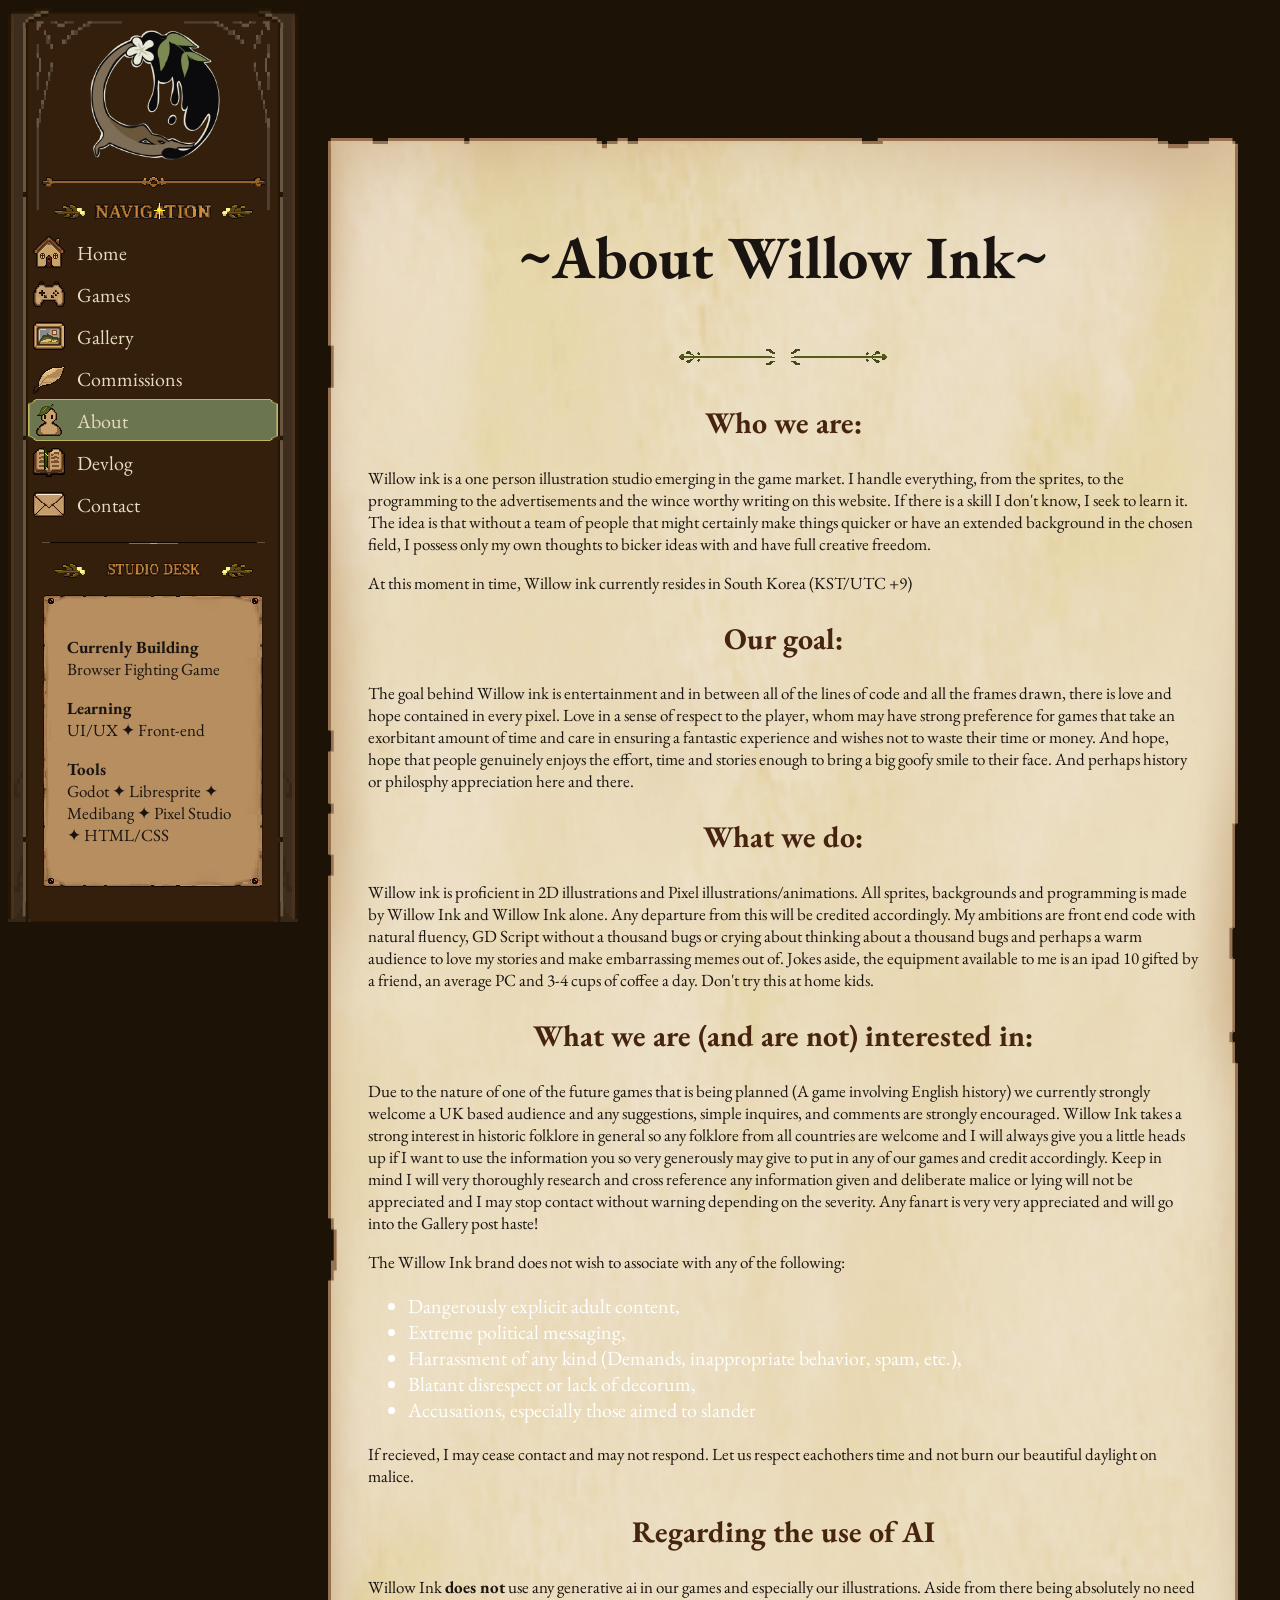
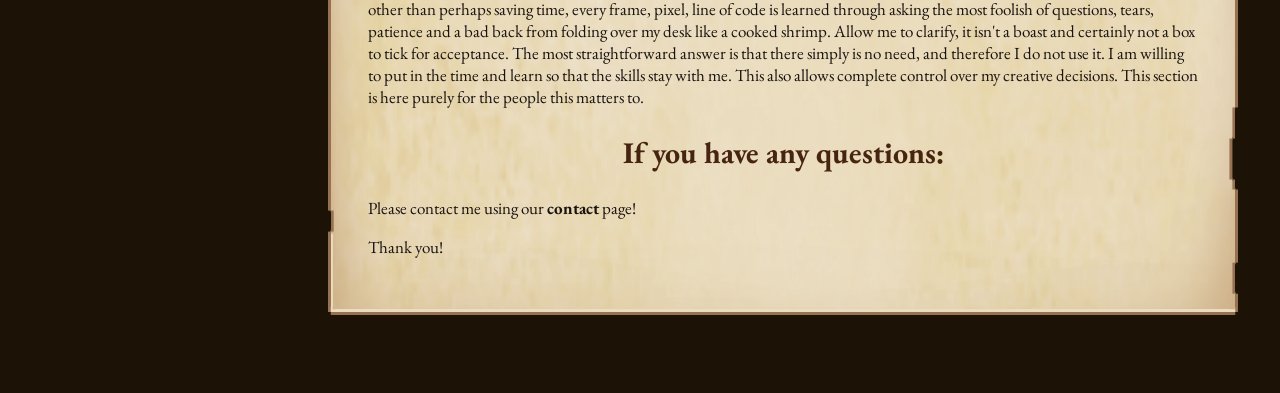
==== about.html @ 3f501553 "Create about.html" ====
<!DOCTYPE html>
<html>
<head>
    <link rel="preconnect" href="https://fonts.googleapis.com">
    <link rel="preconnect" href="https://fonts.gstatic.com" crossorigin>
    <link href="https://fonts.googleapis.com/css2?family=EB+Garamond:ital,wght@0,400..800;1,400..800&family=Tangerine:wght@400;700&display=swap" rel="stylesheet">
    <link href="https://fonts.googleapis.com/css2?family=EB+Garamond:ital,wght@0,400..800;1,400..800&display=swap" rel="stylesheet">
    <link rel="stylesheet" href="style.css">
</head>
<body>
  
<div class="layout">
  
  <div class="sidebar">
    
    <div class="logo">
        <img src="images/logo.PNG" alt="Willowink Studios logo">
    </div>

    <img src="images/navigation-bar.png" alt="Navigation" class="divider">
    
    <nav>
     <a href="index.html"><img src="images/icon-home.png" alt=""> Home</a>
      <a href="games.html"><img src="images/icon-games.png" alt=""> Games</a>
     <a href="gallery.html"><img src="images/icon-gallery.png" alt=""> Gallery</a>
     <a href="commissions.html"><img src="images/icon-commissions.png" alt=""> Commissions</a>
     <a href="about.html"class="current"><img src="images/icon-about.png" alt=""> About</a>
     <a href="devlog.html"><img src="images/icon-devlog.png" alt=""> Devlog</a>
     <a href="contact.html"><img src="images/icon-contact.png" alt=""> Contact</a>
  </nav>

    
  <img src="images/studio-bar.png" alt="Studio desk" class="divider">  
  <div class="studio-desk">
      <p><strong>Currenly Building</strong><br>
      Browser Fighting Game</p>

      <p><strong>Learning</strong><br>
      UI/UX ✦ Front-end</p>

      <p><strong>Tools</strong><br>
      Godot ✦ Libresprite ✦ Medibang ✦ Pixel Studio ✦ HTML/CSS</p>
  </div>
    
 </div>

  <div class="content">
  <h1>~About Willow Ink~</h1>
  <img src="images/content-bar.png" alt="" class="content-bar">
    <h2>Who we are:</h2>
    <p>Willow ink is a one person illustration studio emerging in the game market. I handle everything, from the sprites, to the programming to the advertisements and the wince worthy writing on this website. If there is a skill I don't know, I seek to learn it. The idea is that without a team of people that might certainly make things quicker or have an extended background in the chosen field, I possess only my own thoughts to bicker ideas with and have full creative freedom.</p>
    <p>At this moment in time, Willow ink currently resides in South Korea (KST/UTC +9)</p>
    <h2>Our goal:</h2>
    <p>The goal behind Willow ink is entertainment and in between all of the lines of code and all the frames drawn, there is love and hope contained in every pixel. Love in a sense of respect to the player, whom may have strong preference for games that take an exorbitant amount of time and care in ensuring a fantastic experience and wishes not to waste their time or money. And hope, hope that people genuinely enjoys the effort, time and stories enough to bring a big goofy smile to their face. And perhaps history or philosphy appreciation here and there.</p>
    <h2>What we do:</h2>
    <p>Willow ink is proficient in 2D illustrations and Pixel illustrations/animations. All sprites, backgrounds and programming is made by Willow Ink and Willow Ink alone. Any departure from this will be credited accordingly. My ambitions are front end code with natural fluency, GD Script without a thousand bugs or crying about thinking about a thousand bugs and perhaps a warm audience to love my stories and make embarrassing memes out of. Jokes aside, the equipment available to me is an ipad 10 gifted by a friend, an average PC and 3-4 cups of coffee a day. Don't try this at home kids.</p>
    <h2>What we are (and are not) interested in:</h2>
    <p>Due to the nature of one of the future games that is being planned (A game involving English history) we currently strongly welcome a UK based audience and any suggestions, simple inquires, and comments are strongly encouraged. Willow Ink takes a strong interest in historic folklore in general so any folklore from all countries are welcome and I will always give you a little heads up if I want to use the information you so very generously may give to put in any of our games and credit accordingly. Keep in mind I will very thoroughly research and cross reference any information given and deliberate malice or lying will not be appreciated and I may stop contact without warning depending on the severity. Any fanart is very very appreciated and will go into the Gallery post haste!</p>
    <p>The Willow Ink brand does not wish to associate with any of the following:</p>
    <ul>
      <li>Dangerously explicit adult content,</li>
      <li>Extreme political messaging,</li>
      <li>Harrassment of any kind (Demands, inappropriate behavior, spam, etc.),</li>
      <li>Blatant disrespect or lack of decorum,</li>
      <li>Accusations, especially those aimed to slander</li>
    </ul>
    <p>If recieved, I may cease contact and may not respond. Let us respect eachothers time and not burn our beautiful daylight on malice.</p>
    <h2>Regarding the use of AI</h2>
    <p>Willow Ink <b>does not</b> use any generative ai in our games and especially our illustrations. Aside from there being absolutely no need other than perhaps saving time, every frame, pixel, line of code is learned through asking the most foolish of questions, tears, patience and a bad back from folding over my desk like a cooked shrimp. Allow me to clarify, it isn't a boast and certainly not a box to tick for acceptance. The most straightforward answer is that there simply is no need, and therefore I do not use it. I am willing to put in the time and learn so that the skills stay with me. This also allows complete control over my creative decisions. This section is here purely for the people this matters to.</p>
    <h2>If you have any questions:</h2>
    <p>Please contact me using our <b>contact</b> page!</p>
    <p>Thank you!</p>
---- style.css ----
body {
  font-family: 'EB Garamond', serif;;
  background: #1c1206;
  color: white;
  font-size: 20px;
}

h1 {
  font-size: 60px;
  color:#1A1410;
  text-align: center;
}

h2 {
  color:#462410;
  text-align: center;
}

p {
  color: #1A1410;
  font-size: 17px;
}


.layout {
  display: flex;
  gap: 30px;
  width: 100vw;
  min-height: 100vh;
}

.sidebar {
  border: 20px solid transparent;
  border-image-source: url('images/sidebar.PNG');
  border-image-slice: 60 fill;
  border-image-width: 20px;
  border-image-repeat: stretch;
  color: white;
  width: 250px;
  flex-shrink: 0;
  margin-bottom: 70px;
  position: sticky;
  top: 0;
  align-self: flex-start;
}

.content {
  border: px solid transparent;
  border-image-source: url('images/parchment.PNG');
  border-image-slice: 26 fill;
  border-image-width: 8px;
  border-image-repeat: stretch;
  flex-grow: 1;
  margin-top: 130px;
  margin-bottom: 70px;
  margin-right: 50px;
  padding: 40px;
}

nav a {
  display:block;
  padding: 5px;
  color: #e8dcc0;
  text-decoration: none;
}

nav a:hover {
  background-image: url('images/navboxhover.PNG');
  background-size: 100% 100%;
  background-repeat: no-repeat;
  color: #e8dcc0;
}

nav a.current {
  background-image: url('images/navbox.PNG');
  background-size: 100% 100%;
  background-repeat: no-repeat;
  color: #e8dcc0;
}

nav a img {
  width: 32px;
  height: 32px;
  vertical-align: -8px;
  margin-right: 8px;
  image-rendering: pixelated;
}


.content img {
  max-width: 70%;
  height: auto;
  display: block;
  margin: 0 auto;
}

.logo img {
  max-width: 55%;
  height: auto;
  display: block;
  margin: 0 auto;
}

.divider {
  width: 90%;
  height: auto;
  display: block;
  margin: 10px auto;
  image-rendering: pixelated;
}

.studio-desk {
  border: 9px solid transparent;
  border-image-source: url('images/small-parchment.png');
  border-image-slice: 9 fill;
  border-image-width: 9px
  border-image-repeat: stretch;
  image-rendering: pixelated;
  color: #1A1410;
  padding: 15px;
  margin: 15px;
  font-size: 15px
}

.content-bar {
  display: block;
  width: 25%;
  height: auto;
  image-rendering: pixelated;
}

img.content-divider {
  display: block;
  width: calc(100% + 80px);
  max-width: none;
  height: auto;
  margin: 15px -40px;
  image-rendering: pixelated;
}

.welcome {
  display: flex;
  align-items: center;
  gap: 30px;
}

.welcome-text {
  flex: 1;
  text-align: left;
}

.welcome-salix {
  width: 550px;
  max-width: 550px
  height: auto;
  flex-shrink: 0;
  margin: 0;
}

.welcome-text h1,
.welcome-text h2 {
  text-align: left;
}

.construction-gif {
  display: block;
  width: 350px;
  max-width: 350px;
  height: auto;
  margin: 0auto;
}
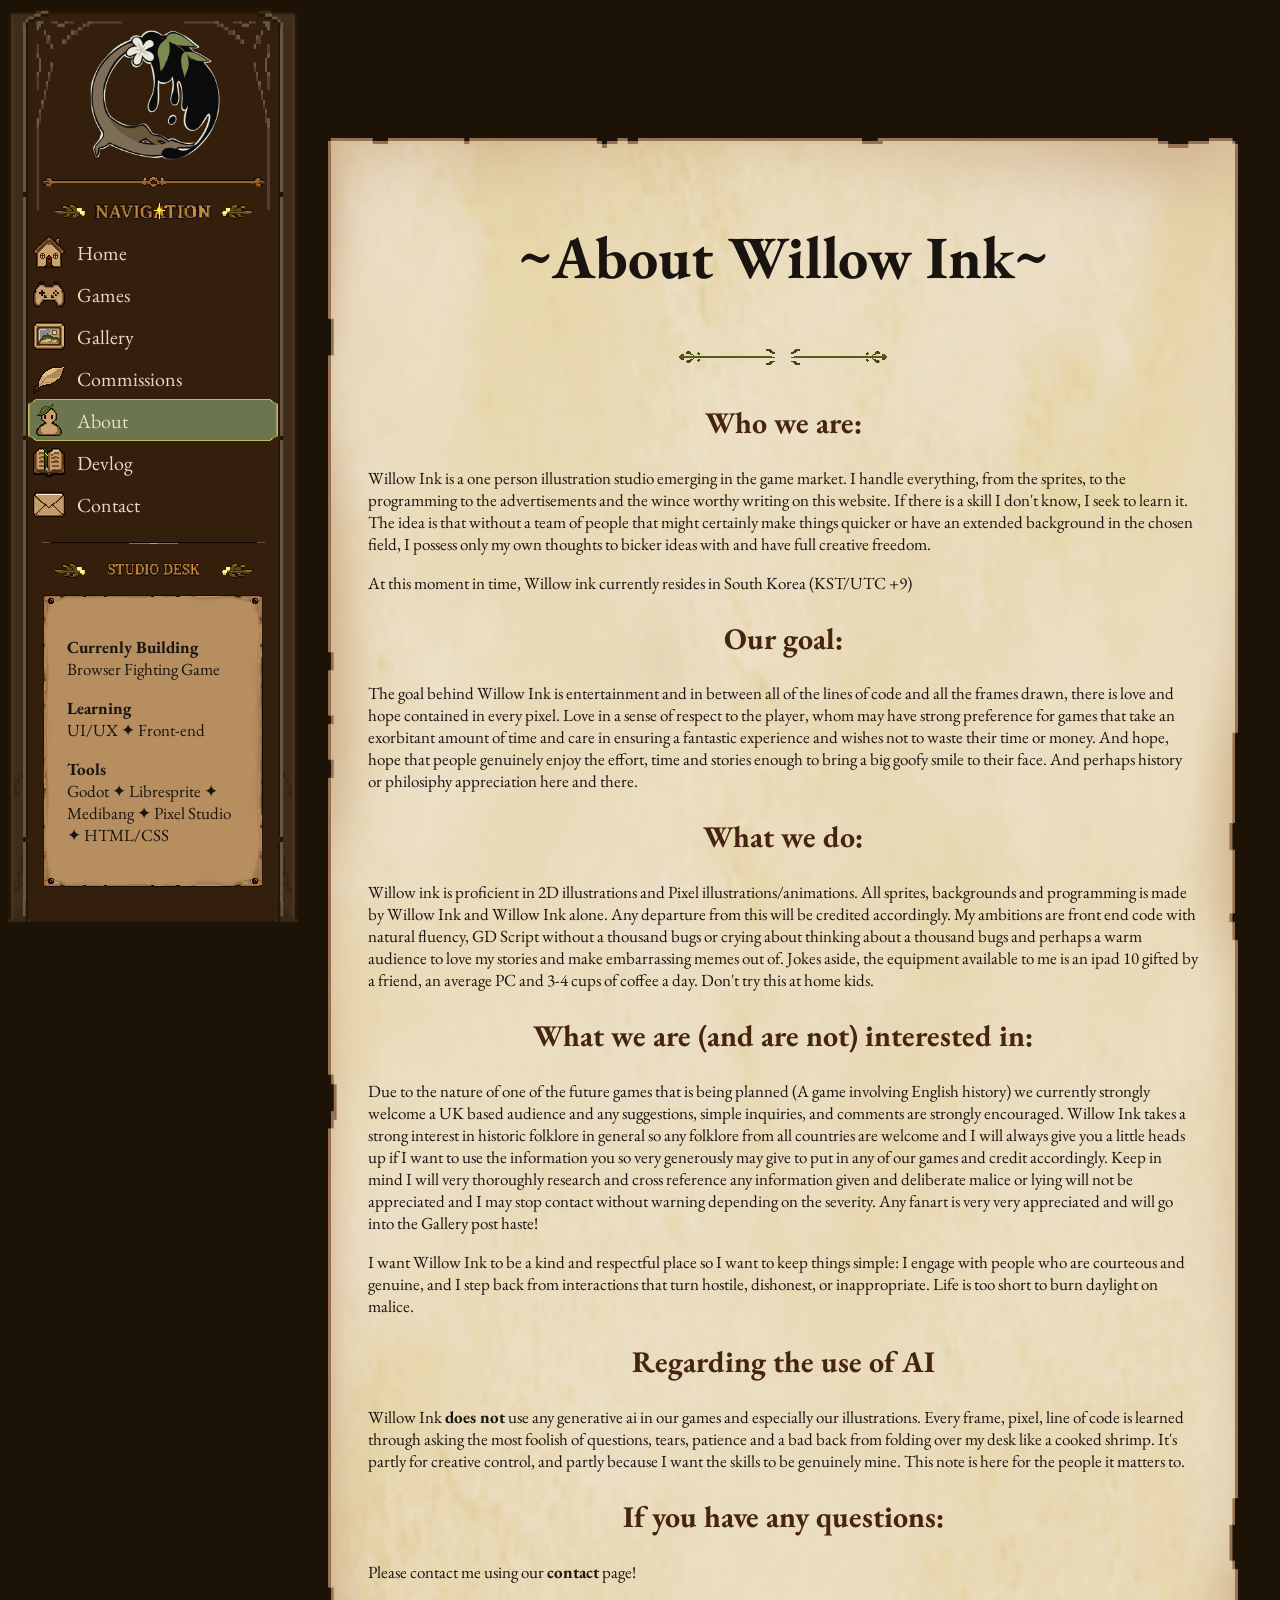
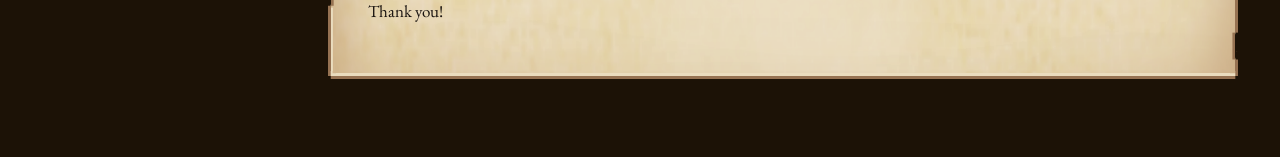
==== commit a6f39d57: "Update about.html" ====
--- a/about.html
+++ b/about.html
@@ -48,25 +48,17 @@
   <h1>~About Willow Ink~</h1>
   <img src="images/content-bar.png" alt="" class="content-bar">
     <h2>Who we are:</h2>
-    <p>Willow ink is a one person illustration studio emerging in the game market. I handle everything, from the sprites, to the programming to the advertisements and the wince worthy writing on this website. If there is a skill I don't know, I seek to learn it. The idea is that without a team of people that might certainly make things quicker or have an extended background in the chosen field, I possess only my own thoughts to bicker ideas with and have full creative freedom.</p>
+    <p>Willow Ink is a one person illustration studio emerging in the game market. I handle everything, from the sprites, to the programming to the advertisements and the wince worthy writing on this website. If there is a skill I don't know, I seek to learn it. The idea is that without a team of people that might certainly make things quicker or have an extended background in the chosen field, I possess only my own thoughts to bicker ideas with and have full creative freedom.</p>
     <p>At this moment in time, Willow ink currently resides in South Korea (KST/UTC +9)</p>
     <h2>Our goal:</h2>
-    <p>The goal behind Willow ink is entertainment and in between all of the lines of code and all the frames drawn, there is love and hope contained in every pixel. Love in a sense of respect to the player, whom may have strong preference for games that take an exorbitant amount of time and care in ensuring a fantastic experience and wishes not to waste their time or money. And hope, hope that people genuinely enjoys the effort, time and stories enough to bring a big goofy smile to their face. And perhaps history or philosphy appreciation here and there.</p>
+    <p>The goal behind Willow Ink is entertainment and in between all of the lines of code and all the frames drawn, there is love and hope contained in every pixel. Love in a sense of respect to the player, whom may have strong preference for games that take an exorbitant amount of time and care in ensuring a fantastic experience and wishes not to waste their time or money. And hope, hope that people genuinely enjoy the effort, time and stories enough to bring a big goofy smile to their face. And perhaps history or philosiphy appreciation here and there.</p>
     <h2>What we do:</h2>
     <p>Willow ink is proficient in 2D illustrations and Pixel illustrations/animations. All sprites, backgrounds and programming is made by Willow Ink and Willow Ink alone. Any departure from this will be credited accordingly. My ambitions are front end code with natural fluency, GD Script without a thousand bugs or crying about thinking about a thousand bugs and perhaps a warm audience to love my stories and make embarrassing memes out of. Jokes aside, the equipment available to me is an ipad 10 gifted by a friend, an average PC and 3-4 cups of coffee a day. Don't try this at home kids.</p>
     <h2>What we are (and are not) interested in:</h2>
-    <p>Due to the nature of one of the future games that is being planned (A game involving English history) we currently strongly welcome a UK based audience and any suggestions, simple inquires, and comments are strongly encouraged. Willow Ink takes a strong interest in historic folklore in general so any folklore from all countries are welcome and I will always give you a little heads up if I want to use the information you so very generously may give to put in any of our games and credit accordingly. Keep in mind I will very thoroughly research and cross reference any information given and deliberate malice or lying will not be appreciated and I may stop contact without warning depending on the severity. Any fanart is very very appreciated and will go into the Gallery post haste!</p>
-    <p>The Willow Ink brand does not wish to associate with any of the following:</p>
-    <ul>
-      <li>Dangerously explicit adult content,</li>
-      <li>Extreme political messaging,</li>
-      <li>Harrassment of any kind (Demands, inappropriate behavior, spam, etc.),</li>
-      <li>Blatant disrespect or lack of decorum,</li>
-      <li>Accusations, especially those aimed to slander</li>
-    </ul>
-    <p>If recieved, I may cease contact and may not respond. Let us respect eachothers time and not burn our beautiful daylight on malice.</p>
+    <p>Due to the nature of one of the future games that is being planned (A game involving English history) we currently strongly welcome a UK based audience and any suggestions, simple inquiries, and comments are strongly encouraged. Willow Ink takes a strong interest in historic folklore in general so any folklore from all countries are welcome and I will always give you a little heads up if I want to use the information you so very generously may give to put in any of our games and credit accordingly. Keep in mind I will very thoroughly research and cross reference any information given and deliberate malice or lying will not be appreciated and I may stop contact without warning depending on the severity. Any fanart is very very appreciated and will go into the Gallery post haste!</p>
+    <p>I want Willow Ink to be a kind and respectful place so I want to keep things simple: I engage with people who are courteous and genuine, and I step back from interactions that turn hostile, dishonest, or inappropriate. Life is too short to burn daylight on malice.</p>
     <h2>Regarding the use of AI</h2>
-    <p>Willow Ink <b>does not</b> use any generative ai in our games and especially our illustrations. Aside from there being absolutely no need other than perhaps saving time, every frame, pixel, line of code is learned through asking the most foolish of questions, tears, patience and a bad back from folding over my desk like a cooked shrimp. Allow me to clarify, it isn't a boast and certainly not a box to tick for acceptance. The most straightforward answer is that there simply is no need, and therefore I do not use it. I am willing to put in the time and learn so that the skills stay with me. This also allows complete control over my creative decisions. This section is here purely for the people this matters to.</p>
+    <p>Willow Ink <b>does not</b> use any generative ai in our games and especially our illustrations. Every frame, pixel, line of code is learned through asking the most foolish of questions, tears, patience and a bad back from folding over my desk like a cooked shrimp. It's partly for creative control, and partly because I want the skills to be genuinely mine. This note is here for the people it matters to.</p>
     <h2>If you have any questions:</h2>
-    <p>Please contact me using our <b>contact</b> page!</p>
+    <p>Please contact me using our <strong>contact</strong> page!</p>
     <p>Thank you!</p>
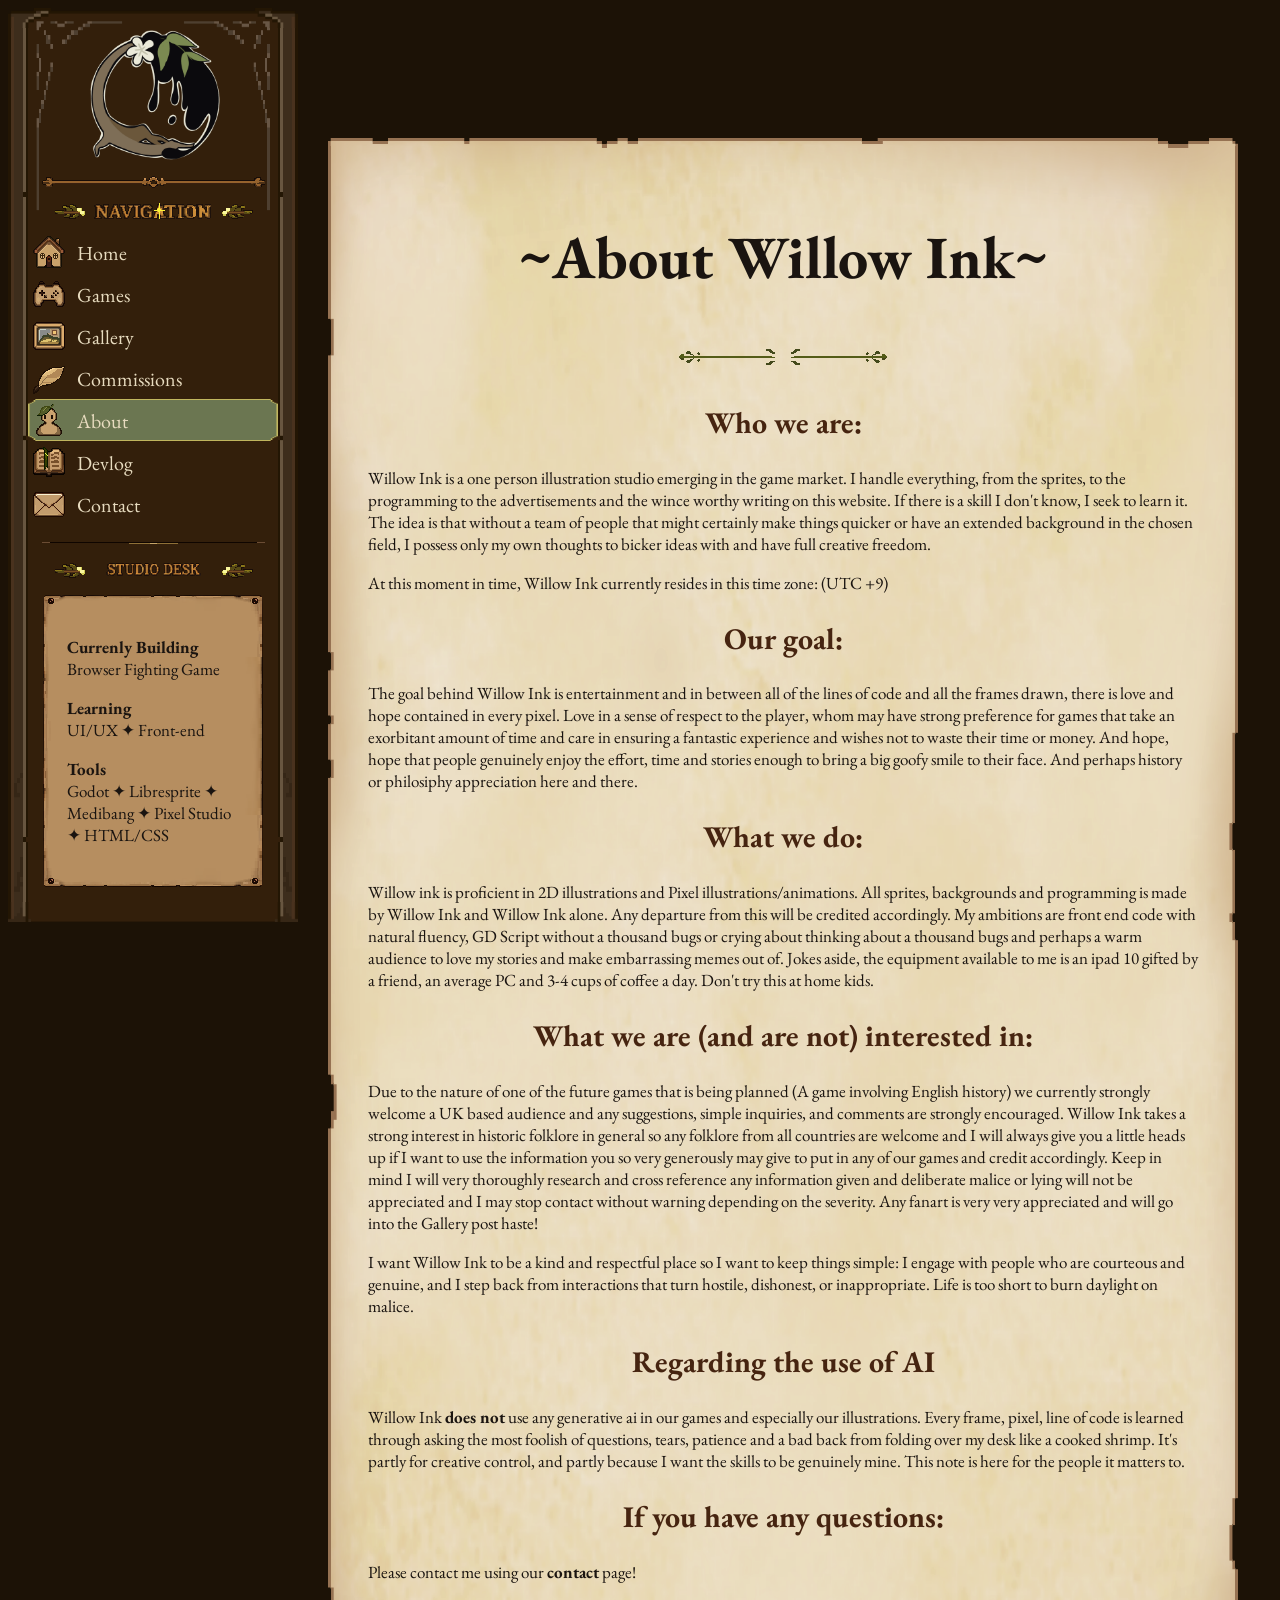
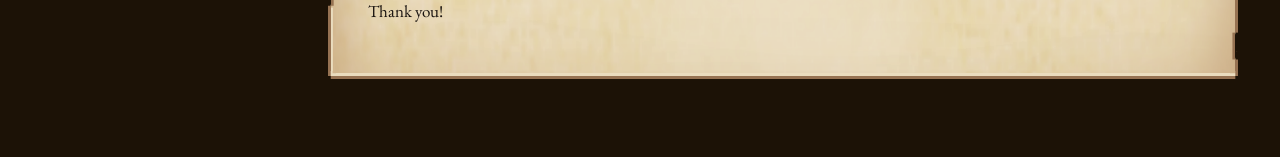
==== commit 6abf4319: "Update about.html" ====
--- a/about.html
+++ b/about.html
@@ -49,7 +49,7 @@
   <img src="images/content-bar.png" alt="" class="content-bar">
     <h2>Who we are:</h2>
     <p>Willow Ink is a one person illustration studio emerging in the game market. I handle everything, from the sprites, to the programming to the advertisements and the wince worthy writing on this website. If there is a skill I don't know, I seek to learn it. The idea is that without a team of people that might certainly make things quicker or have an extended background in the chosen field, I possess only my own thoughts to bicker ideas with and have full creative freedom.</p>
-    <p>At this moment in time, Willow ink currently resides in South Korea (KST/UTC +9)</p>
+    <p>At this moment in time, Willow Ink currently resides in this time zone: (UTC +9)</p>
     <h2>Our goal:</h2>
     <p>The goal behind Willow Ink is entertainment and in between all of the lines of code and all the frames drawn, there is love and hope contained in every pixel. Love in a sense of respect to the player, whom may have strong preference for games that take an exorbitant amount of time and care in ensuring a fantastic experience and wishes not to waste their time or money. And hope, hope that people genuinely enjoy the effort, time and stories enough to bring a big goofy smile to their face. And perhaps history or philosiphy appreciation here and there.</p>
     <h2>What we do:</h2>
